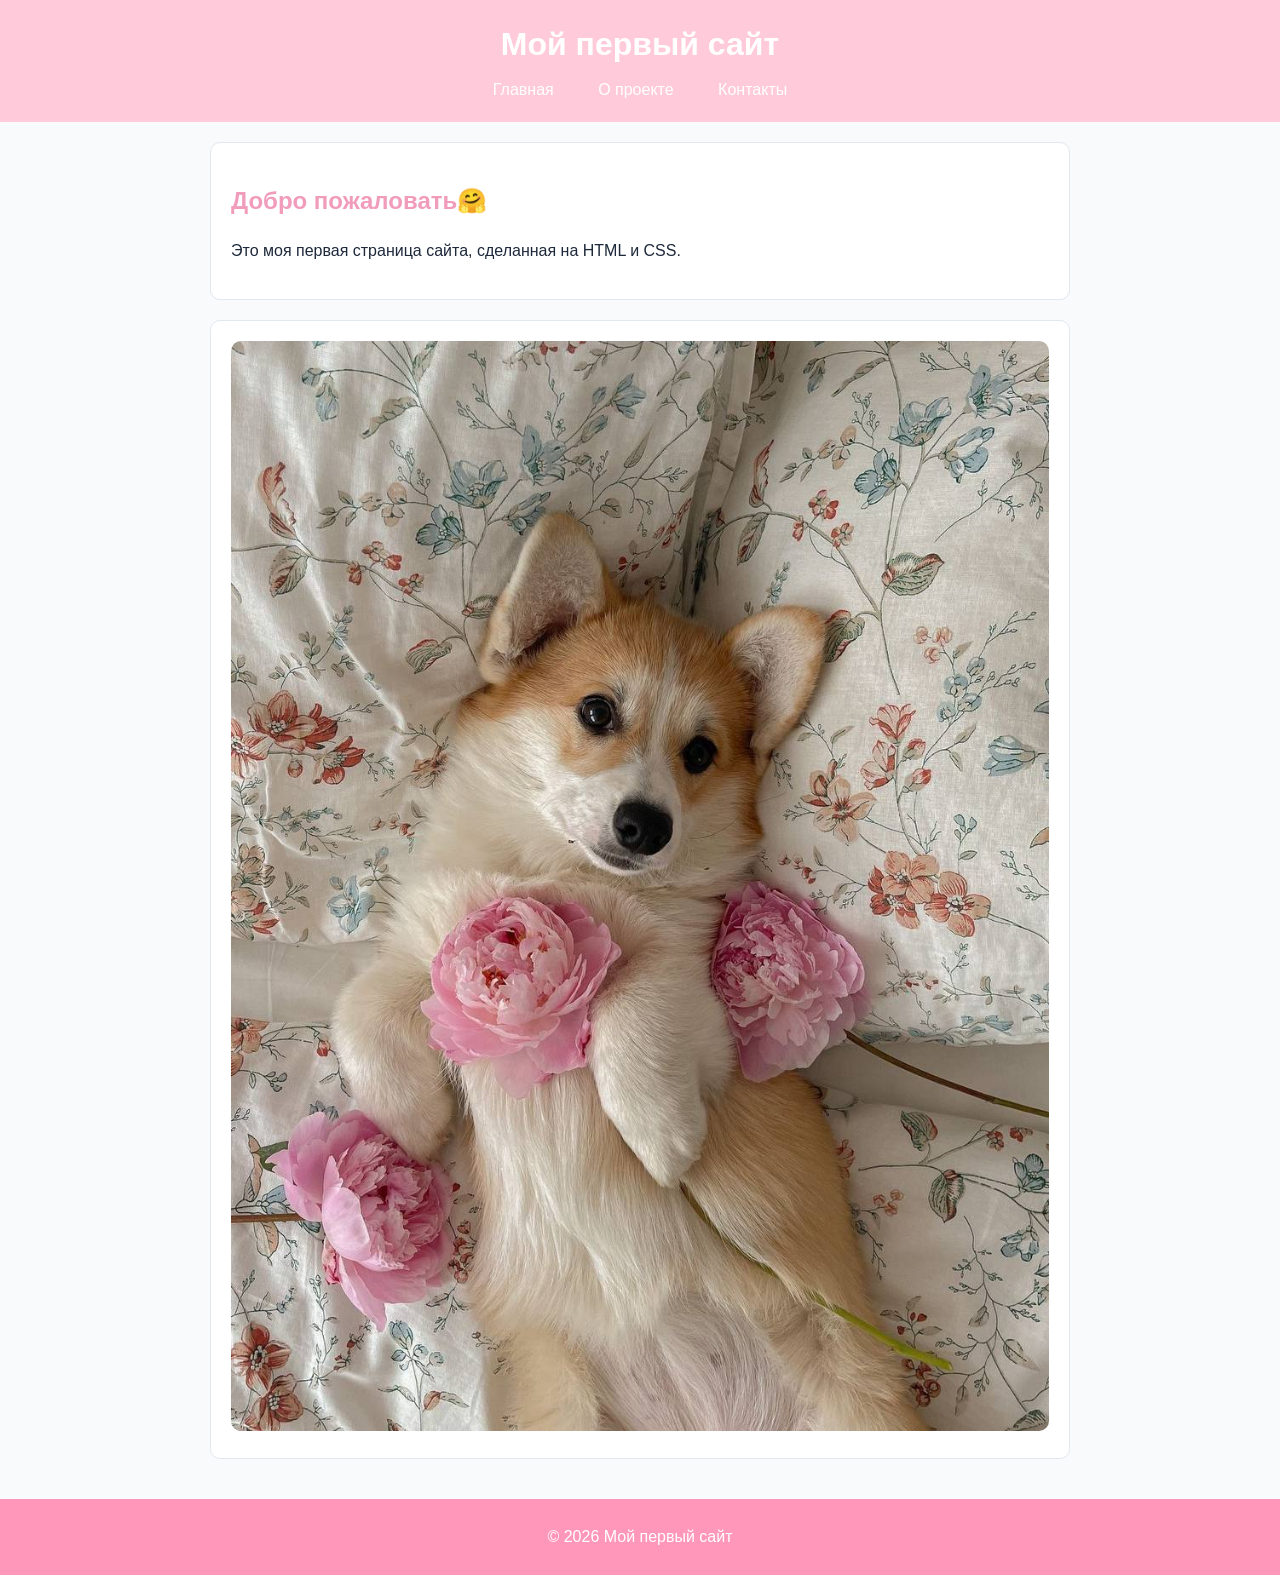
==== index.html @ a758d9ca "Add files via upload" ====
<!doctype html>
<html lang="ru">
<head>
  <meta charset="UTF-8">
  <meta name="viewport" content="width=device-width, initial-scale=1.0">
  <title>Мой первый сайт - Главная</title>
  <link rel="stylesheet" href="style.css">
</head>
<body>

  <header>
    <h1 class="title">Мой первый сайт</h1>
    <nav>
      <a href="index.html" class="active">Главная</a>
      <a href="about.html">О проекте</a>
      <a href="contacts.html">Контакты</a>
    </nav>
  </header>

  <main>
    <section class="card">
      <h2>Добро пожаловать🤗</h2>
      <p>Это моя первая страница сайта, сделанная на HTML и CSS.</p>
    </section>

    <section class="card">
      <img src="img/dog.jpg" alt="Собачка лежит в цветочках">
    </section>

  </main>

  <footer>
    <p>&copy; 2026 Мой первый сайт</p>
  </footer>

</body>
</html>
---- style.css ----
* {
  box-sizing: border-box;
}

body {
  margin: 0;
  font-family: Arial, sans-serif;
  background: #f8fafc;
  color: #1e293b;
  line-height: 1.5;
  min-height: 900px;
  display: flex;
  flex-direction: column;
}

header {
  background: #FFCBDB;
  padding: 20px;
  text-align: center;
}

.title {
  color: #ffffff;
  margin: 0 0 10px 0;
}

nav a {
  color: #ffffff;
  text-decoration: none;
  margin: 0 10px;
  padding: 5px 10px;
}

nav a:hover {
  text-decoration: underline;
}


main {
  flex: 1;
  width: 100%;
  max-width: 900px;
  margin: 0 auto;
  padding: 20px;
}

h2 {
  color: #f19cbb;
}

.card {
  background: #ffffff;
  padding: 20px;
  margin-bottom: 20px;
  border-radius: 10px;
  border: 1px solid #e2e8f0;
}

.card img {
  width: 100%;
  border-radius: 10px;
}

.cards {
  display: flex;
  flex-direction: column;
  gap: 16px;
}

.cards .card {
  margin-bottom: 0;
}

pre {
  background: #f1f5f9;
  padding: 10px;
}

a {
  color: #2563eb;
}

footer {
  background: #FF97BB;
  color: #ffffff;
  text-align: center;
  padding: 10px;
}

@media (min-width: 768px) {
  .cards {
    flex-direction: row;
  }

  .cards .card {
    flex: 1;
  }
}
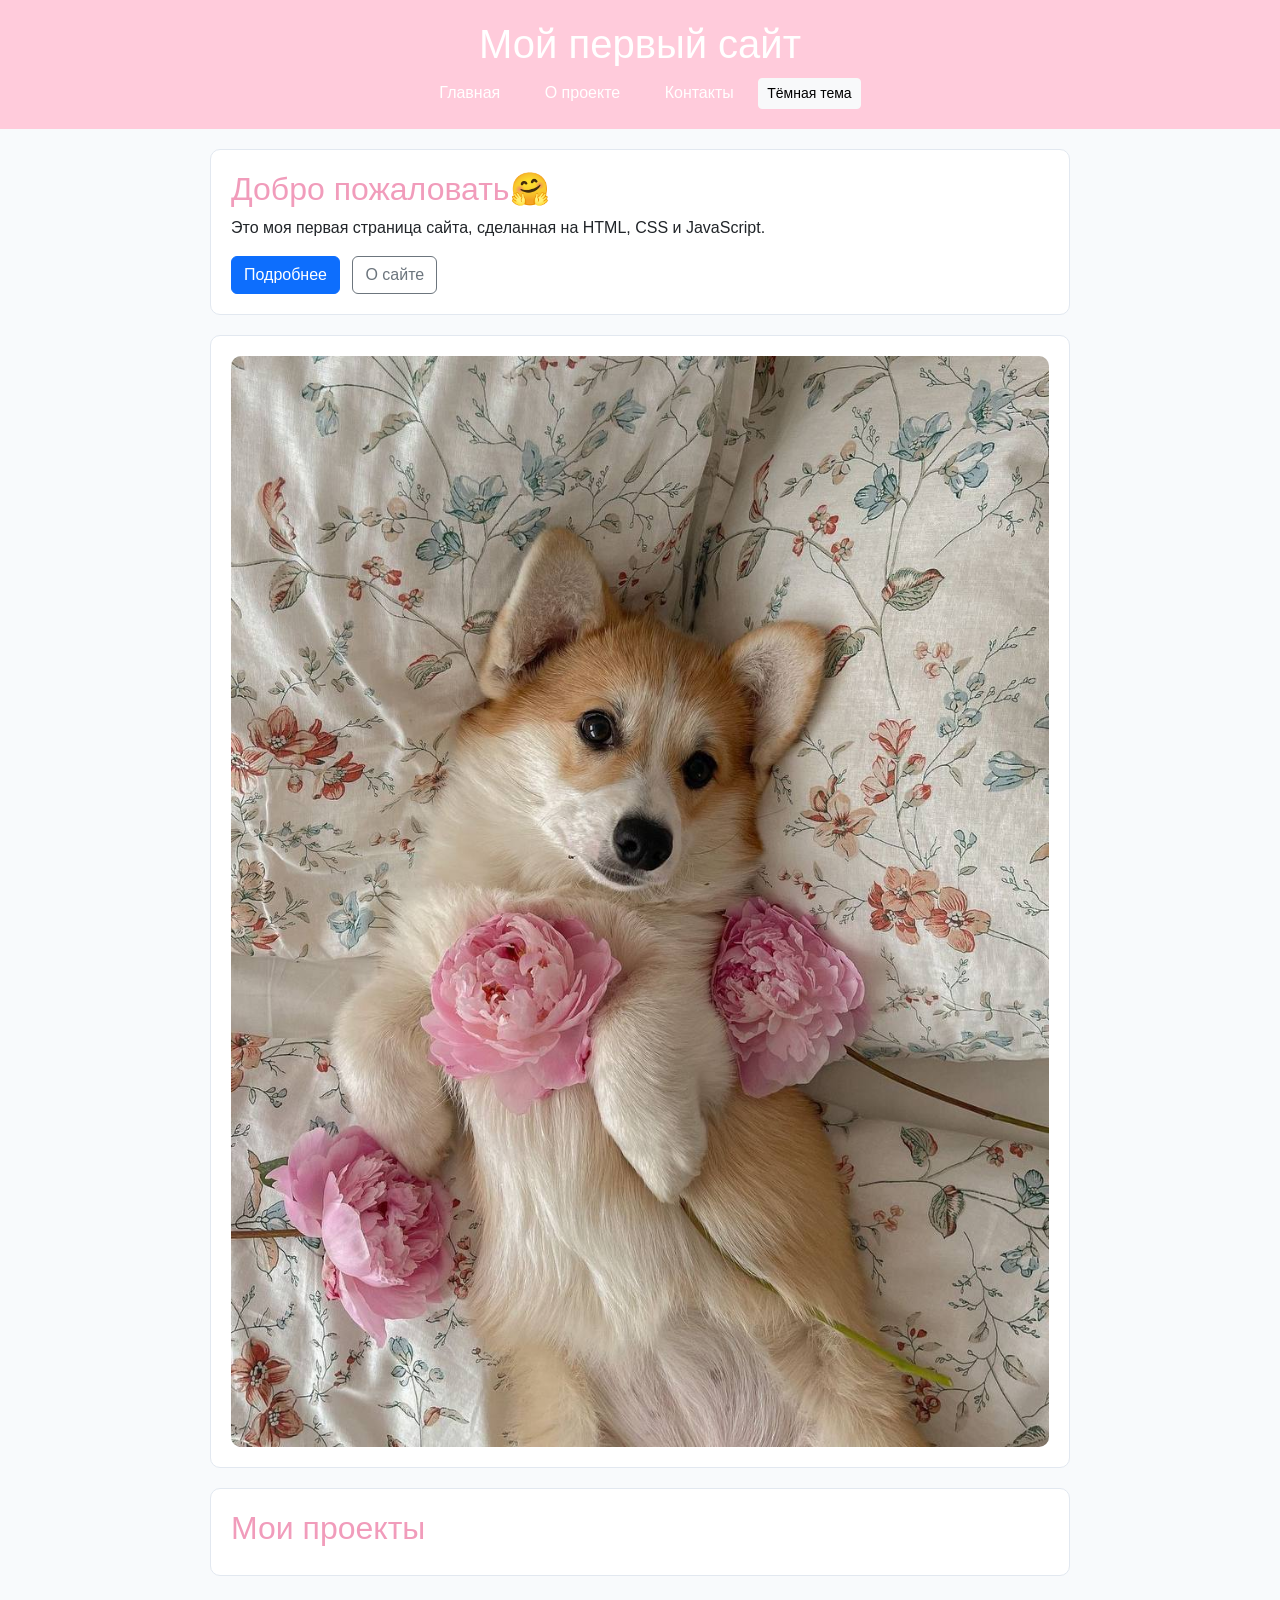
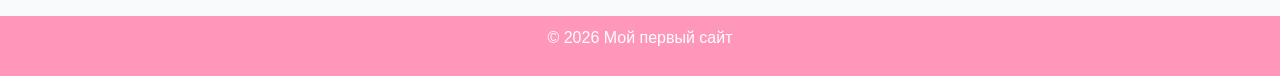
==== commit 4d316fe9: "Enhance index.html with Bootstrap and interactivity Added Bootstrap CSS and JS, updated content, and" ====
--- a/index.html
+++ b/index.html
@@ -4,7 +4,10 @@
   <meta charset="UTF-8">
   <meta name="viewport" content="width=device-width, initial-scale=1.0">
   <title>Мой первый сайт - Главная</title>
+  <link rel="stylesheet" href="https://cdn.jsdelivr.net/npm/bootstrap@5.3.3/dist/css/bootstrap.min.css">
   <link rel="stylesheet" href="style.css">
+  <script src="https://cdn.jsdelivr.net/npm/bootstrap@5.3.3/dist/js/bootstrap.bundle.min.js" defer></script>
+  <script src="script.js" defer></script>
 </head>
 <body>
 
@@ -14,20 +17,53 @@
       <a href="index.html" class="active">Главная</a>
       <a href="about.html">О проекте</a>
       <a href="contacts.html">Контакты</a>
+      <button id="theme" class="btn btn-light btn-sm">Тёмная тема</button>
     </nav>
   </header>
 
   <main>
     <section class="card">
       <h2>Добро пожаловать🤗</h2>
-      <p>Это моя первая страница сайта, сделанная на HTML и CSS.</p>
+      <p>Это моя первая страница сайта, сделанная на HTML, CSS и JavaScript.</p>
+
+      <div>
+        <button id="showMore" class="btn btn-primary">Подробнее</button>
+        <button class="btn btn-outline-secondary ms-2" data-bs-toggle="modal" data-bs-target="#aboutModal">
+          О сайте
+        </button>
+      </div>
+
+      <p id="moreText" class="d-none mt-3 mb-0">
+        Я изучаю HTML, CSS, Bootstrap и JavaScript. На этом сайте можно посмотреть проекты, переключить тему и отправить сообщение через форму.
+      </p>
     </section>
 
     <section class="card">
       <img src="img/dog.jpg" alt="Собачка лежит в цветочках">
     </section>
 
+    <section class="card">
+      <h2>Мои проекты</h2>
+      <section id="projects" class="cards"></section>
+    </section>
   </main>
+
+  <div class="modal fade" id="aboutModal" tabindex="-1" aria-hidden="true">
+    <div class="modal-dialog">
+      <div class="modal-content">
+        <div class="modal-header">
+          <h5 class="modal-title">О сайте</h5>
+          <button type="button" class="btn-close" data-bs-dismiss="modal" aria-label="Закрыть"></button>
+        </div>
+        <div class="modal-body">
+          <p class="mb-0">Этот сайт опубликован на GitHub Pages и дополнен интерактивом на JavaScript: переключением темы, кнопкой «Подробнее», формой и карточками проектов из JSON.</p>
+        </div>
+        <div class="modal-footer">
+          <button type="button" class="btn btn-primary" data-bs-dismiss="modal">Закрыть</button>
+        </div>
+      </div>
+    </div>
+  </div>
 
   <footer>
     <p>&copy; 2026 Мой первый сайт</p>
